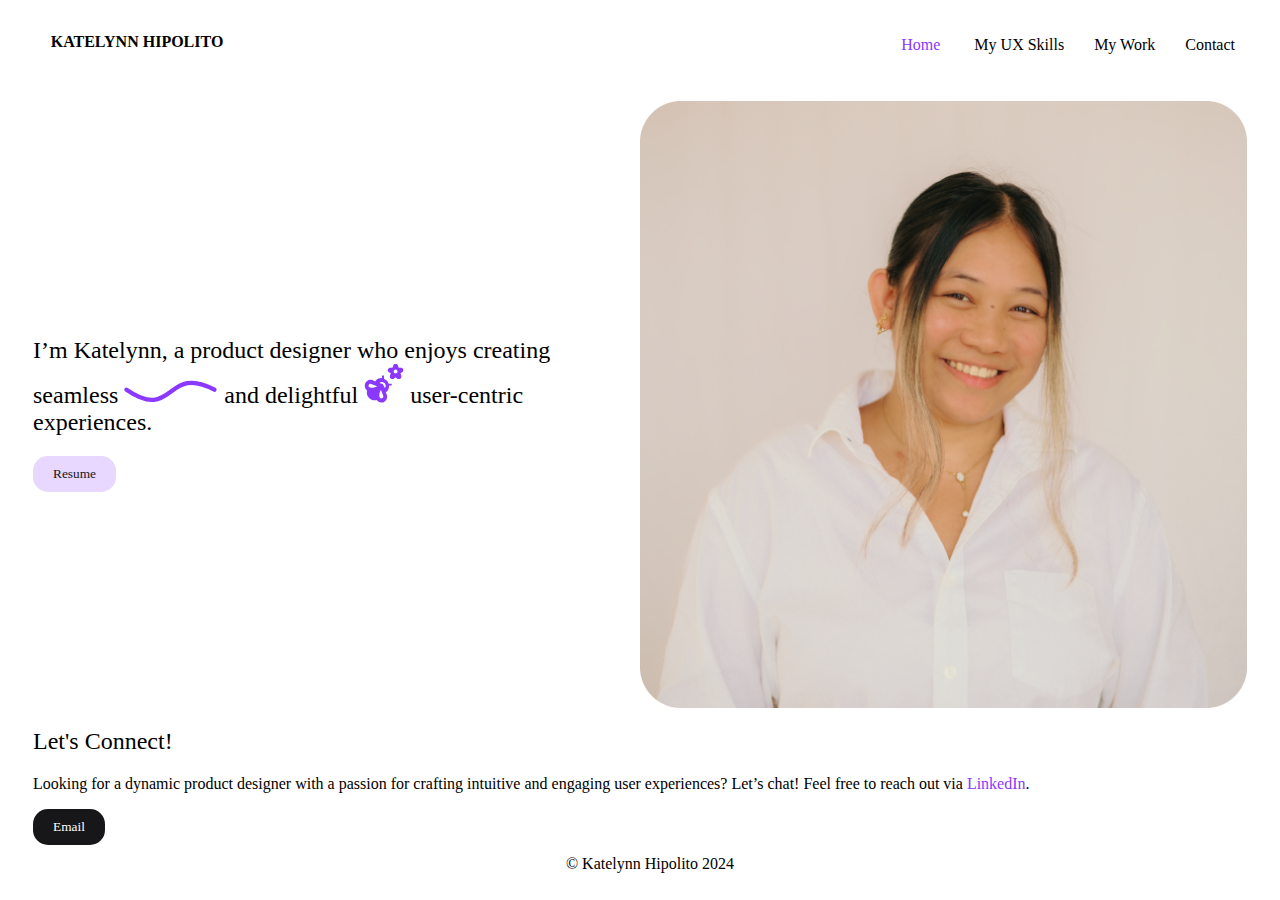
==== UX_UI_HW_18/index.html @ 2328933d "HTML Code for UX_UX_HW_18" ====
<!DOCTYPE html>
<html>
<head>
<title>Home and Work Page</title>
<link rel="stylesheet" href="css/style.css"/>
</head>
<body>
<header class="nav">
  <div class="inline-block logo no-wrap">KATELYNN HIPOLITO</div>
  <nav class="inline-block top-right">
    <ul class="inline-block links">
      <li class="inline-block links work">Home&nbsp;</li>
      <li class="inline-block links">My UX Skills</li>
      <li class="inline-block links">My Work</li>
      <li class="inline-block links">Contact</li>
    </ul>
  </nav>
</header>
<section class="heroImg">
  <div class="container">
    <div class="text-container">
      <h2 class="header-two">I’m Katelynn, a product designer who enjoys creating seamless <img src="images/home_work_page_images/Wiggle_Icon.svg" alt="Seamless Wiggle Icon"> and delightful <img src="images/home_work_page_images/Bee_Icon.svg" alt="Delightful Bee Icon"> user-centric experiences. </h2>
	  <button class="button resume">Resume</button>
    </div>
    <img src="images/home_work_page_images/Katelynn_1.png" alt="Katelynn Hipolito Hero Image 1"> </div>
  <footer>
    <h2 class="header-two"> Let's Connect!</h2>
    <p class="body-text">Looking for a dynamic product designer with a passion for crafting intuitive and engaging user experiences? Let’s chat! Feel free to reach out via <a class="linkedin" href="https://www.linkedin.com/in/katelynnhipolito">LinkedIn</a>.</p>
    <button class="button email">Email</button>
    <p class="copyright">© Katelynn Hipolito 2024</p>
  </footer>
</section>
</body>
</html>
---- UX_UI_HW_18/css/style.css ----
.inline-block {
  vertical-align: top;
  font-family: "Avenir";
  padding: 1%;
  list-style-type: none;
  display: flex;
  justify-content: flex-end;
  padding-right: 15px;
  padding-left: 15px;
  cursor: pointer;
  bottom: 1;
}
.logo, .no-wrap {
  font-family: "Avenir";
  font-weight: 850;
  font-kerning: normal;
  width: 15%;
  white-space: nowrap;
  cursor: pointer;
	
}
.nav {
  width: 99%;
  padding: 1%;
}
.top-right {
  position: absolute;
  top: 0;
  bottom: 1;
  right: 0;
}
.container {
  display: flex;
  justify-content: space-around;
  align-items: center;
  gap: 30px;
}
.text-container {
  display: flex;
  flex-direction: column;
  align-items: flex-start;
}
img {
  max-width: 50%;
  height: auto;
}
.heroImg {
  height: 600px;
  padding: 25px;
}
.content {
  width: 500px;
  margin: 0 auto;
}
.footer {
  text-align: left;
}
.copyright {
  text-align: center;
}
.p, .button, .body-text, .copyright {
  font-family: "Avenir";
}
.header-two {
  font-family: "Gelica ExtraLight";
  font-weight: 100;
}
.button, .resume {
  border: none;
  border-radius: 15px;
  padding: 10px 20px;
  cursor: pointer;
  font-weight: 300;
}
.email {
  background-color: #171618;
  color: white;
}
.resume {
  background-color: #E8D7FF;
  color: #171618;
}
.linkedin, .work {
  color: #8B38FF;
  text-decoration: none;
}
.copyright {
  margin-top: auto;
  text-align: center;
  padding: 10px;
  position: relative;
  width: 100%;
}
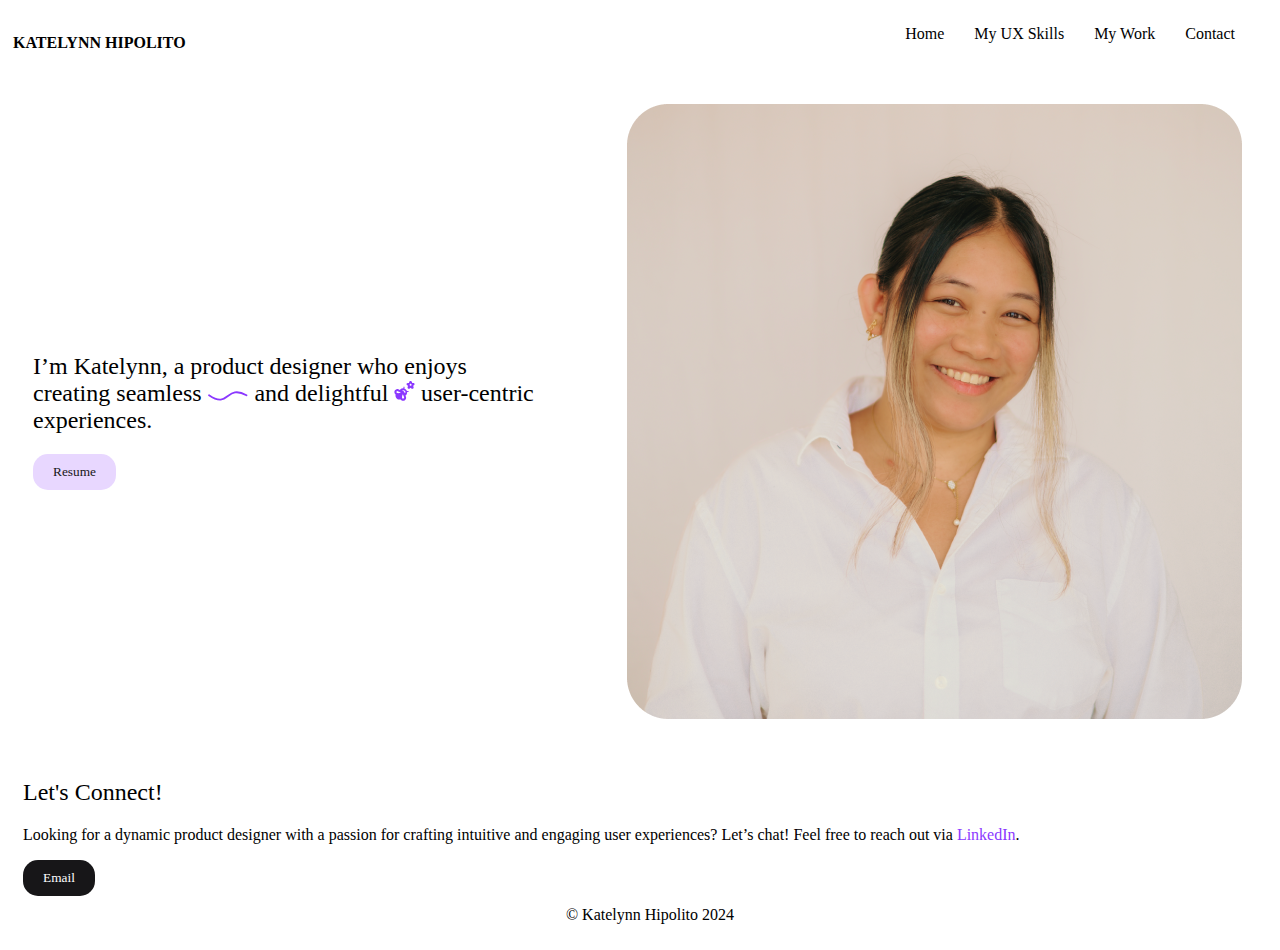
==== commit 3a63b305: "Final M18 Deliverables" ====
--- a/UX_UI_HW_18/index.html
+++ b/UX_UI_HW_18/index.html
@@ -9,26 +9,26 @@
   <div class="inline-block logo no-wrap">KATELYNN HIPOLITO</div>
   <nav class="inline-block top-right">
     <ul class="inline-block links">
-      <li class="inline-block links work">Home&nbsp;</li>
-      <li class="inline-block links">My UX Skills</li>
-      <li class="inline-block links">My Work</li>
-      <li class="inline-block links">Contact</li>
+      <li class="inline-block links"><a href="index.html" class="links">Home</a></li>
+      <li class="inline-block links"><a href="My_UX_Skills.html" class="links">My UX Skills</a></li>
+      <li class="inline-block links"><a href="My_Work.html" class="links">My Work</a></li>
+      <li class="inline-block links"><a href="#" class="links">Contact</a></li>
     </ul>
   </nav>
 </header>
 <section class="heroImg">
   <div class="container">
     <div class="text-container">
-      <h2 class="header-two">I’m Katelynn, a product designer who enjoys creating seamless <img src="images/home_work_page_images/Wiggle_Icon.svg" alt="Seamless Wiggle Icon"> and delightful <img src="images/home_work_page_images/Bee_Icon.svg" alt="Delightful Bee Icon"> user-centric experiences. </h2>
-	  <button class="button resume">Resume</button>
+      <h2 class="header-two">I’m Katelynn, a product designer who enjoys creating seamless <img src="images/home_work_page_images/Wiggle_Icon.svg" alt="Seamless Wiggle Icon" class="purpleIconsWiggle"> and delightful <img src="images/home_work_page_images/Bee_Icon.svg" alt="Delightful Bee Icon" class="purpleIconsBee"> user-centric experiences. </h2>
+      <button class="button resume">Resume</button>
     </div>
-    <img src="images/home_work_page_images/Katelynn_1.png" alt="Katelynn Hipolito Hero Image 1"> </div>
-  <footer>
+    <img src="images/home_work_page_images/Katelynn_1.png" alt="Katelynn Hipolito Hero Image 1" class="profile"> </div>
+</section>
+	 <footer>
     <h2 class="header-two"> Let's Connect!</h2>
     <p class="body-text">Looking for a dynamic product designer with a passion for crafting intuitive and engaging user experiences? Let’s chat! Feel free to reach out via <a class="linkedin" href="https://www.linkedin.com/in/katelynnhipolito">LinkedIn</a>.</p>
     <button class="button email">Email</button>
     <p class="copyright">© Katelynn Hipolito 2024</p>
   </footer>
-</section>
 </body>
 </html>
--- a/UX_UI_HW_18/css/style.css
+++ b/UX_UI_HW_18/css/style.css
@@ -1,7 +1,7 @@
+/* Home Page CSS */
 .inline-block {
   vertical-align: top;
   font-family: "Avenir";
-  padding: 1%;
   list-style-type: none;
   display: flex;
   justify-content: flex-end;
@@ -9,15 +9,16 @@
   padding-left: 15px;
   cursor: pointer;
   bottom: 1;
+  padding-top: 3px;
 }
 .logo, .no-wrap {
   font-family: "Avenir";
   font-weight: 850;
   font-kerning: normal;
-  width: 15%;
+  width: 150px;
   white-space: nowrap;
   cursor: pointer;
-	
+  margin-top: 10px;
 }
 .nav {
   width: 99%;
@@ -29,6 +30,24 @@
   bottom: 1;
   right: 0;
 }
+.links {
+  text-decoration: none;
+  font-family: Avenir;
+  color: black;
+}
+a:hover {
+	color: #8B38FF;
+}
+.purpleIconsBee {
+  height: 20px;
+  margin: 0;
+  padding: 0;
+}
+.purpleIconsWiggle {
+  height: 10px;
+  margin: 0;
+  padding: 0;
+}
 .container {
   display: flex;
   justify-content: space-around;
@@ -40,13 +59,18 @@
   flex-direction: column;
   align-items: flex-start;
 }
-img {
+.profile {
   max-width: 50%;
   height: auto;
+  padding: 40px;
 }
 .heroImg {
-  height: 600px;
-  padding: 25px;
+  position: relative;
+  overflow: hidden;
+  width: 100%;
+  height: auto;
+  padding-left: 10px;
+  padding-right: 10px;
 }
 .content {
   width: 500px;
@@ -54,6 +78,15 @@
 }
 .footer {
   text-align: left;
+  padding-left: 20%;
+  padding-right: 20%;
+}
+.body-text {
+  padding-left: 15px;
+  padding-right: 15px;
+}
+.button, .email {
+  margin-left: 15px;
 }
 .copyright {
   text-align: center;
@@ -64,6 +97,8 @@
 .header-two {
   font-family: "Gelica ExtraLight";
   font-weight: 100;
+  padding-left: 15px;
+  padding-right: 15px;
 }
 .button, .resume {
   border: none;
@@ -71,6 +106,10 @@
   padding: 10px 20px;
   cursor: pointer;
   font-weight: 300;
+  margin-left: 15px;
+}
+button:hover {
+  opacity: 0.8; 
 }
 .email {
   background-color: #171618;
@@ -80,9 +119,13 @@
   background-color: #E8D7FF;
   color: #171618;
 }
-.linkedin, .work {
+.linkedin {
   color: #8B38FF;
   text-decoration: none;
+  cursor: pointer;
+}
+.linkedin:hover {
+  text-decoration: underline;
 }
 .copyright {
   margin-top: auto;
@@ -90,4 +133,172 @@
   padding: 10px;
   position: relative;
   width: 100%;
+}
+/* My UX Skills Page CSS */
+.flexContainer {
+  display: flex;
+  flex-direction: row;
+  padding: 15px;
+  gap: 20px;
+}
+.skills {
+  width: 33%;
+}
+.skillsParagraph {
+  padding-left: 10%;
+  padding-right: 10%;
+  padding-bottom: 10%;
+}
+.one {
+  background-color: #E8D7FF;
+  border-radius: 15px;
+}
+.two {
+  background-color: #FFFAD7;
+  border-radius: 15px;
+}
+.three {
+  background-color: #D7EDFF;
+  border-radius: 15px;
+}
+h3 {
+  font-family: "Gelica ExtraLight";
+  font-weight: 100;
+  padding-left: 10%;
+  width: 300px !important;
+}
+h1 {
+  font-family: "Gelica ExtraLight";
+  font-weight: 100;
+  text-align: center;
+  padding: 1%;
+}
+.icon {
+  align-content: center;
+  padding-left: 10%;
+  padding-top: 10%;
+}
+p {
+  font-family: "Avenir";
+}
+/* My Work Page CSS */
+.workGrid {
+  display: grid;
+}
+.caseStudy {
+  padding-top: 5%;
+  padding-left: 10%;
+  padding-right: 10%;
+}
+.caseStudyDescription {
+  padding-bottom: 0;
+  padding-left: 10%;
+  padding-right: 10%;
+}
+.readMore {
+  display: inline-flex;
+  align-items: center; 
+  padding-bottom: 10%
+}
+.readMore button {
+  border: none;
+  background: none;
+  cursor: pointer;
+  font-size: 14px;
+  font-weight: 300px;
+  width: 200px;
+  padding-left: 40px;
+}
+.arrowIcon {
+  height: 20px;
+  margin-left: 10px;
+}
+.pbj {
+  grid-area: pbj;
+  background-color: #D7EDFF;
+  border-radius: 20px;
+}
+.ed {
+  grid-area: ed;
+  background-color: #E8D7FF;
+  border-radius: 20px;
+}
+.sq {
+  grid-area: sq;
+  background-color: #FFFAD7;
+  border-radius: 20px;
+}
+.chomp {
+  grid-area: chomp;
+  background-color: #E6FFD7;
+  border-radius: 20px;
+}
+button {
+  background: none;
+  border: none;
+  font-family: "Avenir";
+  cursor: pointer;
+  text-align: inherit;
+  padding-left: 10%;
+}
+.workGrid {
+  display: grid;
+  grid-template-areas:
+    "pbj sq"
+    "chomp ed";
+  grid-template-rows: 1fr 1fr;
+  grid-template-columns: 1fr 1fr;
+  padding: 15px;
+  gap: 20px;
+}
+.moreProjects {
+  align-text: center;
+}
+/* Mobile Media Query*/
+@media (max-width: 600px) {
+  /* Media Query Work Page*/
+  .flexContainer {
+    display: flex;
+    flex-direction: column;
+    padding: 15px;
+    gap: 20px;
+  }
+  .workGrid {
+    display: grid;
+    grid-template-areas:
+      "pbj"
+      "sq"
+      "chomp"
+      "ed";
+    grid-template-columns: 1fr;
+    padding: 15px;
+    gap: 20px;
+  }
+  /* Media Query Skills Page*/
+  .flexContainer {
+    display: flex;
+    flex-direction: column;
+    padding: 15px;
+    gap: 20px;
+  }
+  .skills {
+    width: 100%;
+  }
+  /* Media Query Home Page*/
+  .container {
+    flex-direction: column;
+    gap: 20px;
+  }
+  .profile {
+    max-width: 100%;
+    padding: 20px;
+  }
+  .heroImg {
+    padding-left: 5px;
+    padding-right: 5px;
+  }
+  .content {
+    width: 100%;
+    margin: 0 10px;
+  }
 }